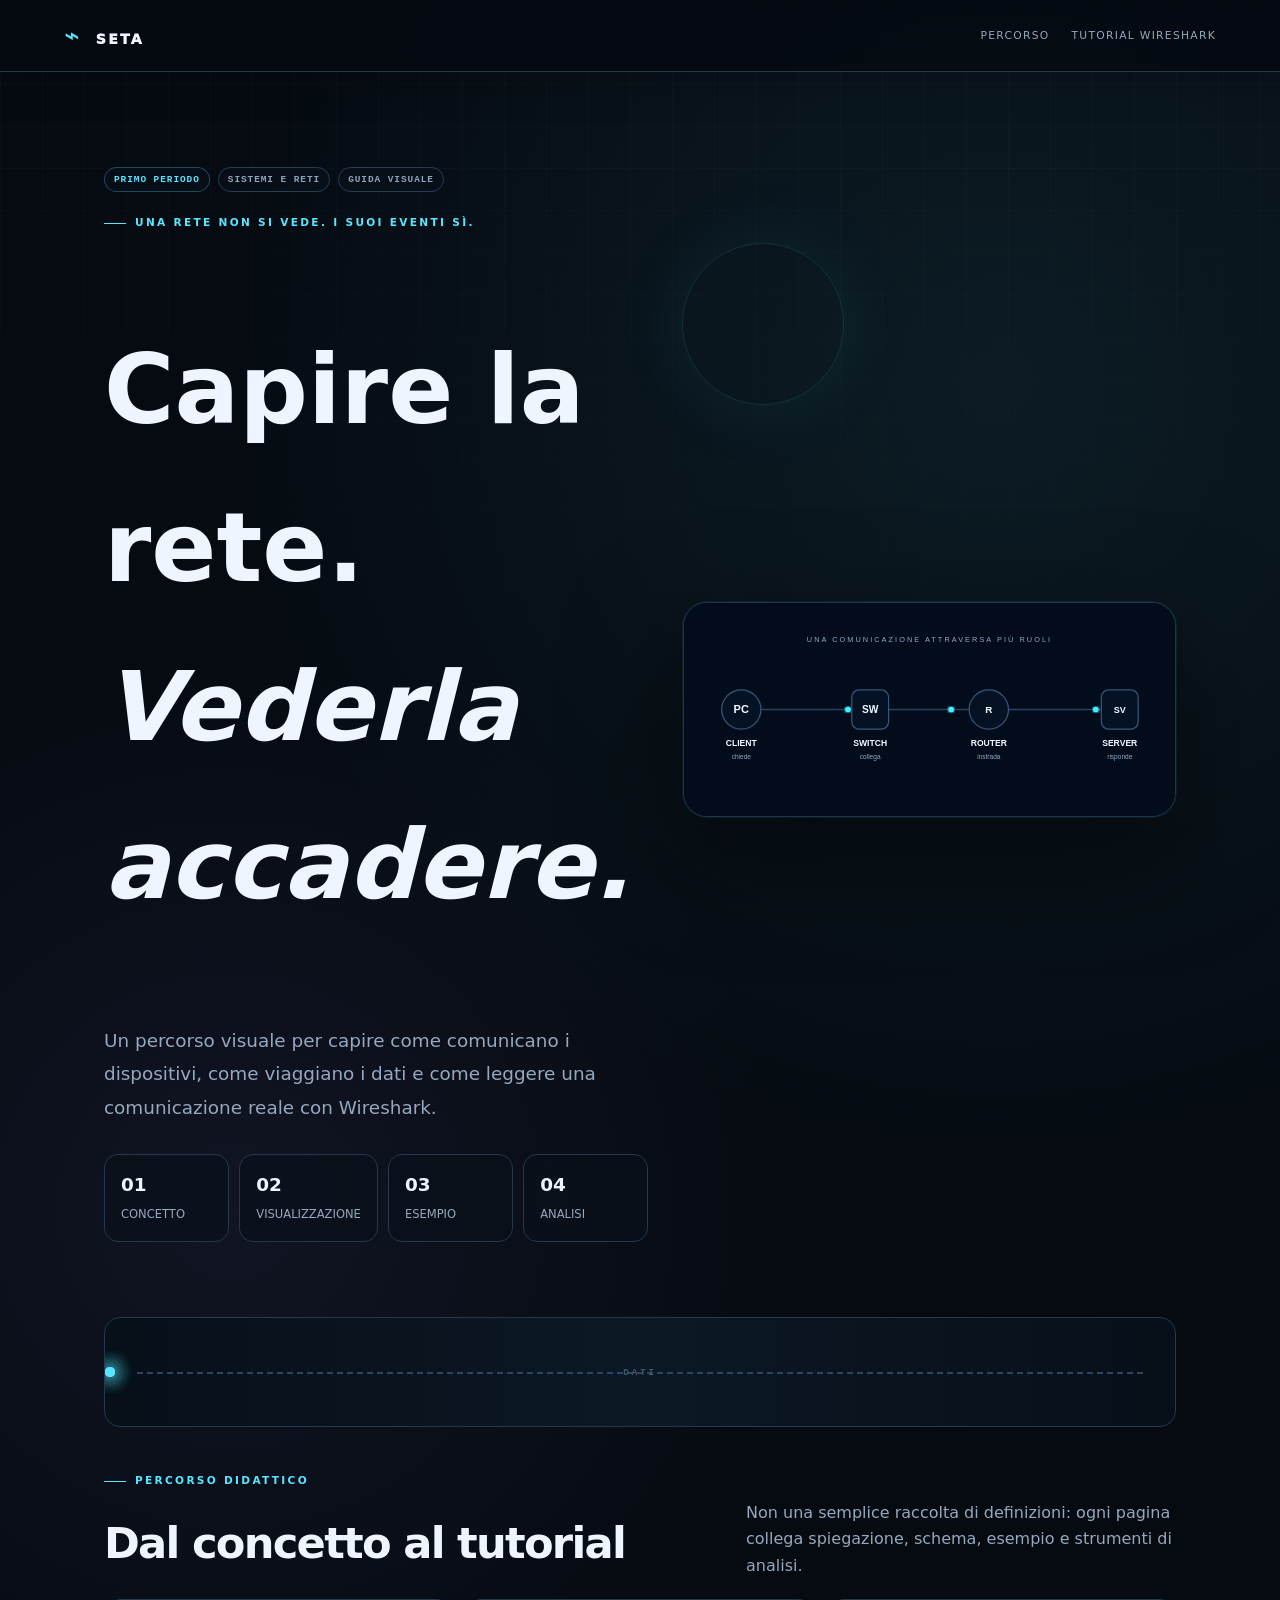
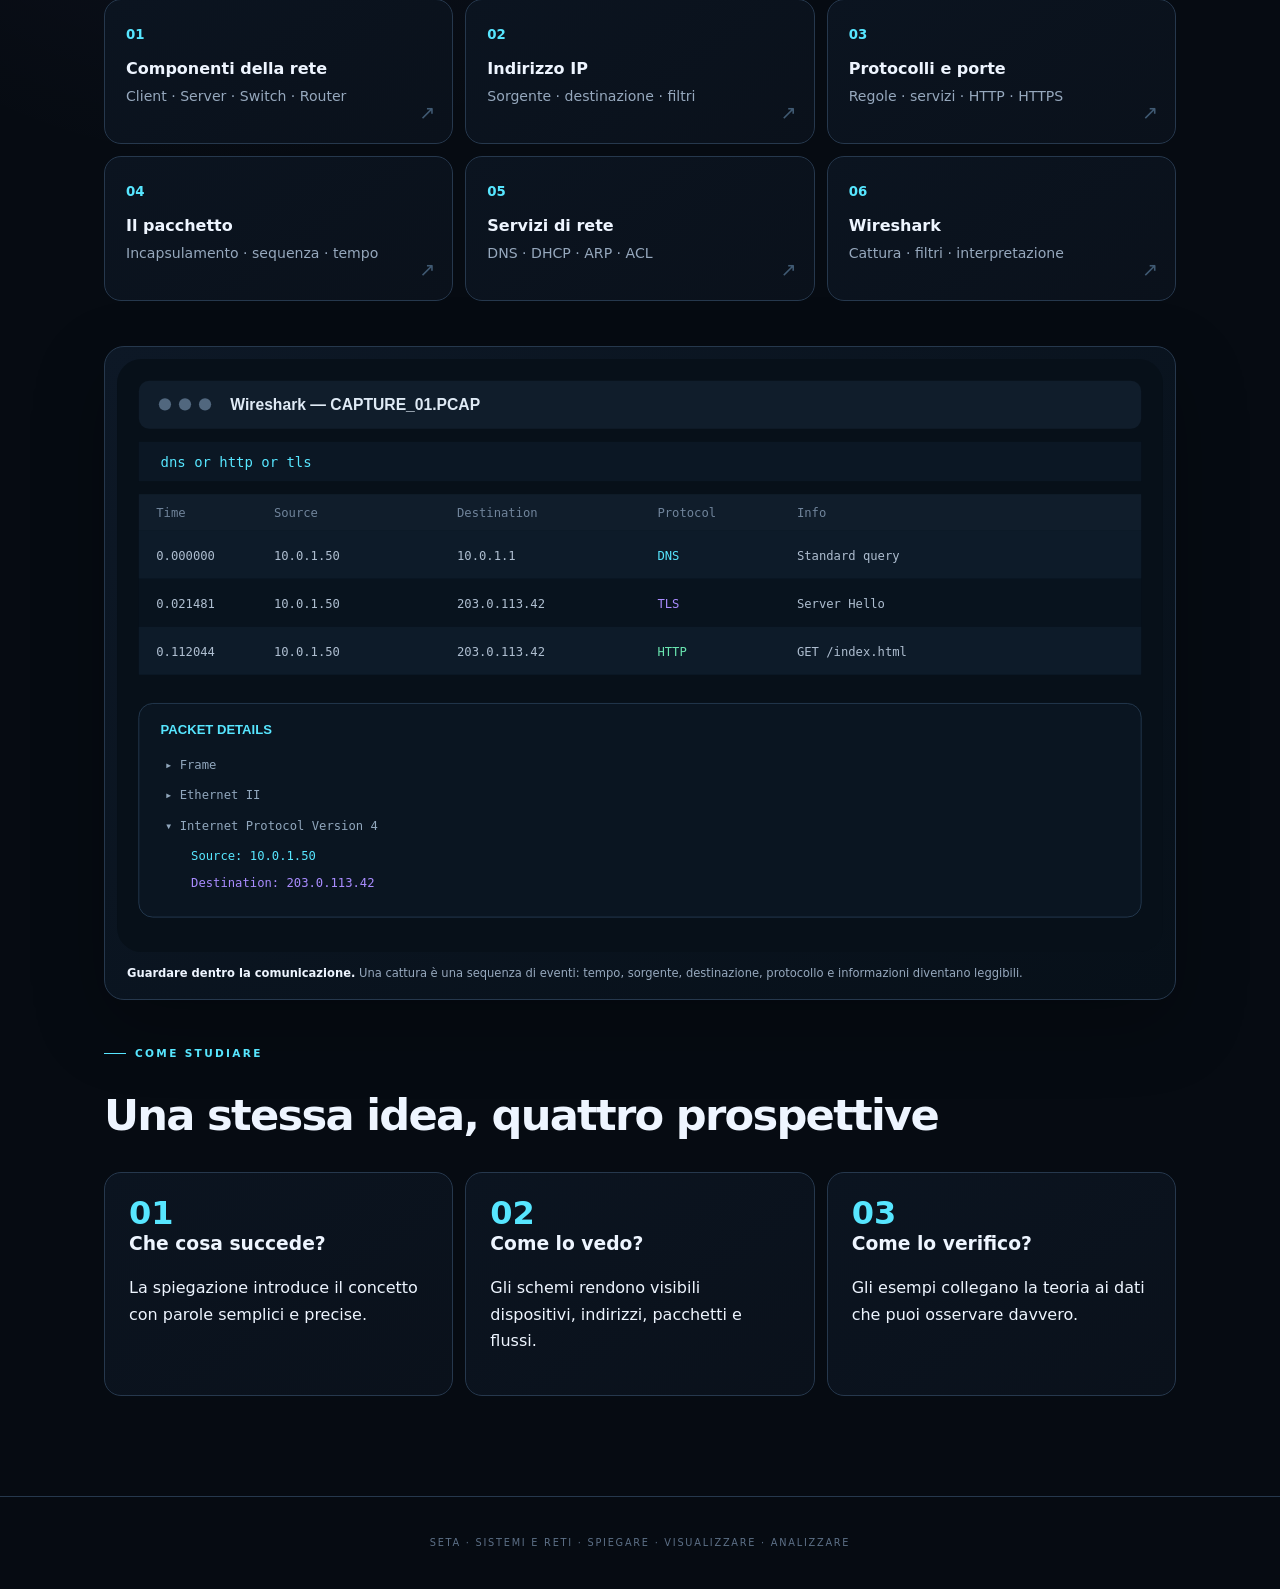
==== index.html @ d4144b0a "Add files via upload" ====
<!doctype html>
<html lang="it">
<head>
<meta charset="utf-8"><meta name="viewport" content="width=device-width,initial-scale=1">
<title>SETA · Sistemi e Reti</title>
<link rel="stylesheet" href="style.css">
</head>
<body>
<header>
  <a class="logo" href="index.html"><b>⌁</b> SETA</a>
  <nav class="nav">
    <a href="#percorso">PERCORSO</a>
    <a href="seta/primo-periodo/sistemi/wireshark/index.html">TUTORIAL WIRESHARK</a>
  </nav>
</header>

<main class="wrap">
<section class="visual-hero reveal">
  <div>
    <div class="hero-kicker"><span>PRIMO PERIODO</span><span>SISTEMI E RETI</span><span>GUIDA VISUALE</span></div>
    <div class="eyebrow">UNA RETE NON SI VEDE. I SUOI EVENTI SÌ.</div>
    <h1>Capire la rete.<br><em>Vederla accadere.</em></h1>
    <p class="lead">Un percorso visuale per capire come comunicano i dispositivi, come viaggiano i dati e come leggere una comunicazione reale con Wireshark.</p>
    <div class="premium-strip">
      <div class="premium-chip"><b>01</b><span>CONCETTO</span></div>
      <div class="premium-chip"><b>02</b><span>VISUALIZZAZIONE</span></div>
      <div class="premium-chip"><b>03</b><span>ESEMPIO</span></div>
      <div class="premium-chip"><b>04</b><span>ANALISI</span></div>
    </div>
  </div>
  <img src="assets/network-map.svg" alt="Schema animato della comunicazione tra client, switch, router e server">
</section>

<div class="packet-river reveal" aria-label="Animazione del viaggio dei dati">
  <div class="packet-dot"></div><div class="packet-dot"></div><div class="packet-dot"></div><div class="packet-dot"></div>
</div>

<section id="percorso" class="section reveal">
  <div class="section-title">
    <div><div class="eyebrow">PERCORSO DIDATTICO</div><h2>Dal concetto al tutorial</h2></div>
    <p>Non una semplice raccolta di definizioni: ogni pagina collega spiegazione, schema, esempio e strumenti di analisi.</p>
  </div>
  <div class="toc">
    <a href="seta/primo-periodo/sistemi/componenti/index.html"><small>01</small><strong>Componenti della rete</strong><span>Client · Server · Switch · Router</span></a>
    <a href="seta/primo-periodo/sistemi/ip/index.html"><small>02</small><strong>Indirizzo IP</strong><span>Sorgente · destinazione · filtri</span></a>
    <a href="seta/primo-periodo/sistemi/protocolli-porte/index.html"><small>03</small><strong>Protocolli e porte</strong><span>Regole · servizi · HTTP · HTTPS</span></a>
    <a href="seta/primo-periodo/sistemi/pacchetto/index.html"><small>04</small><strong>Il pacchetto</strong><span>Incapsulamento · sequenza · tempo</span></a>
    <a href="seta/primo-periodo/sistemi/dns-dhcp-arp-acl/index.html"><small>05</small><strong>Servizi di rete</strong><span>DNS · DHCP · ARP · ACL</span></a>
    <a href="seta/primo-periodo/sistemi/wireshark/index.html"><small>06</small><strong>Wireshark</strong><span>Cattura · filtri · interpretazione</span></a>
  </div>
</section>

<section class="section reveal">
  <div class="image-card">
    <img src="assets/wireshark-screen.svg" alt="Interfaccia illustrata di Wireshark con lista dei pacchetti e dettagli">
    <div class="caption"><b>Guardare dentro la comunicazione.</b> Una cattura è una sequenza di eventi: tempo, sorgente, destinazione, protocollo e informazioni diventano leggibili.</div>
  </div>
</section>

<section class="section reveal">
  <div class="section-title">
    <div><div class="eyebrow">COME STUDIARE</div><h2>Una stessa idea, quattro prospettive</h2></div>
  </div>
  <div class="callout-grid">
    <div class="card"><div class="stat">01</div><h3>Che cosa succede?</h3><p>La spiegazione introduce il concetto con parole semplici e precise.</p></div>
    <div class="card"><div class="stat">02</div><h3>Come lo vedo?</h3><p>Gli schemi rendono visibili dispositivi, indirizzi, pacchetti e flussi.</p></div>
    <div class="card"><div class="stat">03</div><h3>Come lo verifico?</h3><p>Gli esempi collegano la teoria ai dati che puoi osservare davvero.</p></div>
  </div>
</section>
</main>
<footer>SETA · SISTEMI E RETI · SPIEGARE · VISUALIZZARE · ANALIZZARE</footer>
<script>
const io=new IntersectionObserver(es=>es.forEach(e=>e.isIntersecting&&e.target.classList.add('visible')),{threshold:.12});
document.querySelectorAll('.reveal').forEach(x=>io.observe(x));
</script>

<script>
(function(){
  const header=document.querySelector('header');
  if(header){
    const nav=header.querySelector('.nav');
    if(nav){
      const btn=document.createElement('button');
      btn.className='mobile-menu-toggle';
      btn.setAttribute('aria-label','Apri menu');
      btn.setAttribute('aria-expanded','false');
      btn.innerHTML='☰';
      header.appendChild(btn);
      btn.addEventListener('click',()=>{
        const open=nav.classList.toggle('open');
        btn.setAttribute('aria-expanded',String(open));
        btn.innerHTML=open?'×':'☰';
      });
      nav.querySelectorAll('a').forEach(a=>a.addEventListener('click',()=>{
        nav.classList.remove('open');btn.setAttribute('aria-expanded','false');btn.innerHTML='☰';
      }));
    }
  }
  const bar=document.createElement('div');
  bar.className='mobile-progress';
  document.body.prepend(bar);
  const update=()=>{
    const h=document.documentElement;
    const max=h.scrollHeight-h.clientHeight;
    bar.style.width=(max>0?(h.scrollTop/max)*100:0)+'%';
  };
  addEventListener('scroll',update,{passive:true});
  addEventListener('resize',update);
  update();
})();
</script>


<script>
document.addEventListener('DOMContentLoaded',()=>{
  document.querySelectorAll('[data-answer-box] .choice').forEach(b=>{
    b.addEventListener('click',()=>{
      document.querySelectorAll('[data-answer-box] .choice').forEach(x=>x.classList.remove('correct','wrong'));
      const ok=b.dataset.correct==='1';
      b.classList.add(ok?'correct':'wrong');
      const f=document.querySelector('[data-answer-box] + .feedback');
      if(f) f.textContent=ok ? 'Corretto: lo switch collega i dispositivi della stessa LAN. Se invece la destinazione è in un’altra rete, serve un router.' : 'Quasi: pensa alla differenza tra collegare dispositivi nella stessa LAN e interconnettere reti diverse.';
    });
  });
  const ip=document.querySelector('[data-ip-check]');
  if(ip) ip.addEventListener('click',()=>{
    const f=document.querySelector('[data-ip-feedback]');
    if(f) f.innerHTML='<b>Risultato:</b> sì. Con /24 entrambi appartengono alla rete <code>192.168.1.0/24</code>, quindi sono nella stessa rete IP.';
  });
  document.querySelectorAll('[data-service]').forEach(b=>b.addEventListener('click',()=>{
    const answers={dns:'DNS: serve a risolvere un nome di dominio in un indirizzo IP.',dhcp:'DHCP: assegna automaticamente la configurazione di rete al client.',arp:'ARP: associa un indirizzo IPv4 locale al corrispondente indirizzo MAC.',acl:'ACL: applica regole per permettere o negare traffico.'};
    const f=document.querySelector('[data-service-feedback]'); if(f) f.textContent=answers[b.dataset.service];
  }));
});
</script>
</body></html>
---- style.css ----
:root{
 --bg:#060b12;--panel:#0b1420;--panel2:#101c2b;--panel3:#0a111b;
 --line:#26384d;--text:#eef5ff;--muted:#96a8bd;--accent:#57e6ff;--accent2:#a98cff;
 --ok:#69e5b0;--warn:#ffd46a;--danger:#ff8d9d;
}
*{box-sizing:border-box}html{scroll-behavior:smooth}body{margin:0;background:var(--bg);color:var(--text);font-family:Inter,system-ui,-apple-system,Segoe UI,sans-serif;line-height:1.65}
body:before{content:"";position:fixed;inset:0;pointer-events:none;background-image:linear-gradient(rgba(255,255,255,.022) 1px,transparent 1px),linear-gradient(90deg,rgba(255,255,255,.022) 1px,transparent 1px);background-size:42px 42px;mask-image:linear-gradient(#000,transparent 88%)}
a{color:inherit}header{height:72px;position:sticky;top:0;z-index:20;display:flex;align-items:center;padding:0 clamp(18px,5vw,72px);border-bottom:1px solid var(--line);background:rgba(6,11,18,.9);backdrop-filter:blur(18px)}
.logo{font-weight:950;letter-spacing:.16em;text-decoration:none}.logo b{color:var(--accent);font-size:1.6rem;margin-right:7px}.crumb{margin-left:35px;color:var(--muted);font-size:.65rem;letter-spacing:.12em}.nav{margin-left:auto;display:flex;gap:22px}.nav a,.backtop{font-size:.67rem;letter-spacing:.12em;color:var(--muted);text-decoration:none}.nav a:hover,.backtop:hover{color:var(--accent)}
.wrap,.page{max-width:1120px;margin:auto;padding:65px 24px 100px}.hero{max-width:850px;padding:35px 0 60px}.eyebrow{font-size:.66rem;letter-spacing:.22em;font-weight:900;color:var(--accent);margin-bottom:18px}.hero h1,.page>h1{font-size:clamp(3rem,7vw,6.2rem);line-height:.94;letter-spacing:-.06em;margin:0 0 25px}.hero h1 em,.page>h1 em{font-style:normal;background:linear-gradient(90deg,var(--accent),var(--accent2));-webkit-background-clip:text;color:transparent}.lead{font-size:1.08rem;color:var(--muted);max-width:760px;line-height:1.8}
.section{margin-top:45px}.section-title{display:flex;justify-content:space-between;gap:30px;align-items:end;margin-bottom:20px}.section-title h2{font-size:2rem;letter-spacing:-.04em;margin:0}.section-title p{max-width:430px;color:var(--muted);margin:0}
.toc{display:grid;grid-template-columns:repeat(3,1fr);gap:12px}.toc a{padding:21px;border:1px solid var(--line);border-radius:17px;background:linear-gradient(145deg,var(--panel),var(--panel3));text-decoration:none;transition:.2s}.toc a:hover{border-color:#49647f;transform:translateY(-3px)}.toc small{color:var(--accent);font-weight:900}.toc strong{display:block;margin-top:8px}.toc span{display:block;color:var(--muted);font-size:.88rem;margin-top:3px}
.definition,.tip,.warning{padding:19px 22px;border-radius:13px;margin:25px 0}.definition{border-left:3px solid var(--accent);background:rgba(87,230,255,.045)}.tip{border:1px solid #234b3c;background:rgba(105,229,176,.045);color:#b9ddce}.warning{border:1px solid #514725;background:rgba(255,212,106,.045);color:#ddd0aa}.definition strong{display:block;color:var(--accent);font-size:.67rem;letter-spacing:.15em}.definition p{margin:4px 0 0}
.back{display:inline-block;color:var(--muted);text-decoration:none;font-size:.65rem;letter-spacing:.13em;margin-bottom:48px}.back:hover{color:var(--accent)}
.lesson{display:grid;grid-template-columns:220px 1fr;gap:34px;margin:35px 0}.side{border-right:1px solid var(--line);padding-right:24px}.side b{font-size:.66rem;letter-spacing:.14em;color:var(--accent)}.side p{font-size:.88rem;color:var(--muted)}.content h2{font-size:1.6rem;margin:0 0 12px}.content h3{font-size:1.1rem;margin:28px 0 8px}.content p,.content li{color:#b8c5d4}.content li{margin:7px 0}
.card,.detail,.simulator,.concept,.step{border:1px solid var(--line);border-radius:17px;background:linear-gradient(145deg,var(--panel),var(--panel3));padding:24px}.card{margin:16px 0}.card h3{margin:0 0 7px}.compare{display:grid;grid-template-columns:1fr 1fr;gap:13px}.compare .card{margin:0}.tag{display:inline-block;padding:4px 8px;border-radius:5px;background:#17273a;color:var(--accent);font:700 .61rem ui-monospace,monospace;letter-spacing:.1em}
.flow{display:flex;align-items:center;justify-content:center;gap:10px;flex-wrap:wrap;padding:28px;border:1px solid var(--line);border-radius:18px;background:var(--panel);margin:24px 0}.device{padding:15px 19px;border:1px solid #3a526e;border-radius:12px;background:var(--panel2);text-align:center}.device b{display:block;color:var(--accent)}.arrow{color:var(--accent2);font-weight:900}
.code{background:#050c13;border:1px solid #20344b;border-radius:10px;padding:16px 18px;overflow:auto;color:#c8f4ff;font:13px/1.7 ui-monospace,SFMono-Regular,Menlo,monospace}.code .comment{color:#60768e}
.tabs{display:flex;gap:7px;flex-wrap:wrap;border-bottom:1px solid var(--line);padding-bottom:10px;margin-bottom:18px}.tab{border:1px solid var(--line);background:var(--panel);color:var(--muted);padding:9px 13px;border-radius:8px;cursor:pointer;font-size:.75rem}.tab[aria-selected=true]{color:var(--text);border-color:var(--accent);background:rgba(87,230,255,.06)}.tabpanel{display:none}.tabpanel.active{display:block}
.accordion{border:1px solid var(--line);border-radius:14px;overflow:hidden;margin:12px 0;background:var(--panel)}.accordion button{width:100%;text-align:left;border:0;background:none;color:var(--text);padding:18px 20px;font-weight:800;cursor:pointer;display:flex;justify-content:space-between}.accordion button span{color:var(--accent)}.accordion .answer{display:none;padding:0 20px 20px;color:var(--muted)}.accordion.open .answer{display:block}
.steps{display:grid;gap:12px}.step{display:grid;grid-template-columns:45px 1fr;gap:17px}.step:before{content:attr(data-n);display:grid;place-items:center;width:36px;height:36px;border-radius:50%;border:1px solid #3b5a73;color:var(--accent);font-weight:900}.step h3{margin:0 0 4px}.step p{margin:0;color:var(--muted)}
.formbox{display:flex;gap:10px;flex-wrap:wrap;align-items:center}.formbox input,.capture-filter{background:#08111b;border:1px solid #2b4057;color:var(--text);padding:12px;border-radius:9px;font:15px ui-monospace,monospace}.formbox button,.filter-list button{border:1px solid var(--line);background:var(--panel2);color:var(--text);padding:11px 14px;border-radius:9px;cursor:pointer;font:700 .7rem ui-monospace,monospace}.formbox button:hover,.filter-list button:hover{border-color:var(--accent)}
.glossary{display:grid;grid-template-columns:repeat(2,1fr);gap:12px}.glossary div{padding:20px;border:1px solid var(--line);border-radius:15px;background:var(--panel)}.glossary b{font-size:1.2rem;color:var(--accent)}.glossary p{margin:5px 0 0;color:var(--muted)}
.capture{border:1px solid #2b4057;border-radius:17px;overflow:hidden;background:#071019;margin:24px 0}.capture-top{padding:12px 14px;border-bottom:1px solid #26394f;display:flex;gap:7px;align-items:center}.capture-top i{width:7px;height:7px;border-radius:50%;background:#53677e}.capture-top b{font-size:.7rem;margin-left:7px}.capture-filter{margin-left:auto;width:min(360px,48%);padding:7px 9px;font-size:11px}.thead,.tr{display:grid;grid-template-columns:.9fr 1.2fr 1.3fr .8fr 1.8fr;padding:10px 14px;font:11px ui-monospace,monospace}.thead{color:#6d8198;font-size:9px;letter-spacing:.1em}.tr{border-top:1px solid #172738;color:#b3c2d3}.tr.active{background:rgba(87,230,255,.045);color:#d8f7ff}.empty{padding:20px;color:var(--muted)}
.filter-list{display:flex;gap:8px;flex-wrap:wrap}.filter-explain{color:var(--muted);font-size:.9rem}
footer{text-align:center;padding:38px 20px;border-top:1px solid var(--line);color:#5d7087;font-size:.61rem;letter-spacing:.18em}
@media(max-width:760px){.crumb,.nav{display:none}.wrap,.page{padding-left:18px;padding-right:18px}.toc,.compare,.glossary{grid-template-columns:1fr}.lesson{grid-template-columns:1fr;gap:12px}.side{border-right:0;border-bottom:1px solid var(--line);padding:0 0 14px}.section-title{display:block}.section-title p{margin-top:8px}.capture{overflow:auto}.thead,.tr{min-width:700px}.capture-filter{width:44%}}
@media(prefers-reduced-motion:reduce){*{scroll-behavior:auto}}

.visual-hero{display:grid;grid-template-columns:1.05fr .95fr;gap:35px;align-items:center;margin:30px 0 65px}.visual-hero img{width:100%;display:block;border:1px solid var(--line);border-radius:24px;background:#09111d;box-shadow:0 25px 80px rgba(0,0,0,.35)}
.image-card{border:1px solid var(--line);border-radius:20px;background:linear-gradient(145deg,#0d1826,#071019);padding:12px;overflow:hidden}.image-card img{display:block;width:100%;border-radius:13px}.caption{font-size:.72rem;color:var(--muted);padding:12px 10px 4px}.caption b{color:var(--text)}
.reveal{opacity:0;transform:translateY(18px);transition:opacity .7s ease,transform .7s ease}.reveal.visible{opacity:1;transform:none}
.packet-river{height:90px;position:relative;overflow:hidden;border:1px solid var(--line);border-radius:16px;background:linear-gradient(90deg,#071019,#0c1825,#071019);margin:25px 0}.packet-river:before{content:"";position:absolute;left:3%;right:3%;top:50%;border-top:2px dashed #2d4560}.packet-dot{position:absolute;top:calc(50% - 5px);width:10px;height:10px;border-radius:50%;background:var(--accent);box-shadow:0 0 18px var(--accent);animation:packetmove 4s linear infinite}.packet-dot:nth-child(2){animation-delay:1.2s}.packet-dot:nth-child(3){animation-delay:2.4s}.packet-dot:nth-child(4){animation-delay:3.2s}@keyframes packetmove{0%{left:-2%;opacity:0}10%{opacity:1}90%{opacity:1}100%{left:102%;opacity:0}}
.callout-grid{display:grid;grid-template-columns:repeat(3,1fr);gap:12px}.callout-grid .card{margin:0}.stat{font-size:2rem;font-weight:900;color:var(--accent);line-height:1}.mini-label{font-size:.63rem;color:var(--muted);letter-spacing:.13em;text-transform:uppercase;margin-top:7px}
@media(max-width:800px){.visual-hero{grid-template-columns:1fr}.callout-grid{grid-template-columns:1fr}}


/* ===== SETA v6 · PREMIUM VISUAL LAYER ===== */
body{
  background:
    radial-gradient(circle at 78% 12%,rgba(87,230,255,.08),transparent 26%),
    radial-gradient(circle at 18% 38%,rgba(169,140,255,.07),transparent 25%),
    var(--bg);
}
header{box-shadow:0 12px 40px rgba(0,0,0,.18)}
.logo{font-size:.88rem}
.visual-hero{min-height:590px;position:relative}
.visual-hero > div:first-child{position:relative;z-index:2}
.visual-hero h1{font-size:clamp(3.7rem,7.5vw,7.5rem);text-wrap:balance}
.visual-hero .lead{font-size:1.15rem}
.visual-hero img{
  filter:saturate(1.15) contrast(1.05);
  box-shadow:0 0 0 1px rgba(87,230,255,.08),0 35px 110px rgba(0,0,0,.5);
  animation:heroFloat 7s ease-in-out infinite;
}
.visual-hero:after{
  content:"";
  position:absolute;right:31%;top:7%;width:160px;height:160px;border:1px solid rgba(87,230,255,.13);
  border-radius:50%;box-shadow:0 0 80px rgba(87,230,255,.08);
  animation:orbitPulse 5s ease-in-out infinite;
}
@keyframes heroFloat{0%,100%{transform:translateY(0) rotate(.15deg)}50%{transform:translateY(-10px) rotate(-.15deg)}}
@keyframes orbitPulse{0%,100%{transform:scale(.92);opacity:.35}50%{transform:scale(1.08);opacity:.8}}
.eyebrow:before{content:"";display:inline-block;width:22px;height:1px;background:currentColor;vertical-align:middle;margin-right:9px}
.toc a{position:relative;overflow:hidden;min-height:145px}
.toc a:after{content:"↗";position:absolute;right:17px;bottom:14px;color:#405a73;font-size:1.2rem;transition:.25s}
.toc a:hover:after{color:var(--accent);transform:translate(3px,-3px)}
.toc a:hover{box-shadow:0 16px 45px rgba(0,0,0,.25),0 0 0 1px rgba(87,230,255,.08)}
.packet-river{height:110px}
.packet-river:after{
 content:"DATI";position:absolute;left:50%;top:50%;transform:translate(-50%,-50%);
 font:800 .58rem ui-monospace,monospace;letter-spacing:.3em;color:#3e5870;pointer-events:none
}
.section{scroll-margin-top:100px}
.image-card{box-shadow:0 25px 70px rgba(0,0,0,.25)}
.image-card img{transition:transform .6s ease,filter .6s ease}
.image-card:hover img{transform:scale(1.015);filter:brightness(1.08) saturate(1.08)}
.premium-strip{
  display:grid;grid-template-columns:repeat(4,1fr);gap:10px;margin:30px 0 10px
}
.premium-chip{
  border:1px solid var(--line);border-radius:14px;padding:15px 16px;background:rgba(10,17,27,.72);
  backdrop-filter:blur(10px);transition:.25s
}
.premium-chip:hover{transform:translateY(-4px);border-color:#45637f}
.premium-chip b{display:block;font-size:1.15rem}.premium-chip span{color:var(--muted);font-size:.72rem}
.hero-kicker{display:flex;gap:8px;flex-wrap:wrap;margin:0 0 22px}
.hero-kicker span{
  padding:6px 9px;border:1px solid #263d55;border-radius:999px;background:rgba(8,17,27,.75);
  color:#8ea4bb;font:700 .59rem ui-monospace,monospace;letter-spacing:.1em
}
.hero-kicker span:first-child{color:var(--accent);border-color:rgba(87,230,255,.28)}
.section-title h2{font-size:clamp(1.8rem,4vw,2.7rem)}
@media(max-width:800px){.premium-strip{grid-template-columns:repeat(2,1fr)}}
@media(max-width:520px){.premium-strip{grid-template-columns:1fr}.visual-hero{min-height:auto}}
@media(prefers-reduced-motion:reduce){
 .visual-hero img,.visual-hero:after{animation:none}
}


/* =========================================================
   SETA v7 · MOBILE-FIRST RESPONSIVE SYSTEM
   The desktop visual identity is preserved; narrow screens
   receive a dedicated reading/navigation experience.
   ========================================================= */

html { scroll-behavior:smooth; }
* { box-sizing:border-box; }
img,svg { max-width:100%; height:auto; }

.mobile-menu-toggle{
  display:none;
  appearance:none;border:1px solid var(--line);background:rgba(8,15,24,.88);
  color:var(--text);border-radius:12px;width:44px;height:44px;font-size:1.2rem;
  cursor:pointer;
}
.mobile-progress{
  position:fixed;left:0;top:0;height:3px;width:0;z-index:9999;
  background:linear-gradient(90deg,var(--accent),#a98cff);
  box-shadow:0 0 14px rgba(87,230,255,.45);
}
.mobile-back{
  display:none;
  color:var(--muted);text-decoration:none;font-size:.72rem;
  margin:10px 0 22px;
}
.tutorial-step{
  border:1px solid var(--line);border-radius:18px;padding:20px;
  background:rgba(10,17,27,.72);margin:14px 0;
}
.tutorial-step .step-number{
  display:inline-grid;place-items:center;width:30px;height:30px;border-radius:50%;
  border:1px solid #31516c;color:var(--accent);font:700 .7rem ui-monospace,monospace;
  margin-bottom:10px;
}
.code-scroll{
  overflow-x:auto;-webkit-overflow-scrolling:touch;max-width:100%;
}
.code-scroll pre{min-width:max-content;}
.table-scroll{overflow-x:auto;-webkit-overflow-scrolling:touch;max-width:100%;}
.table-scroll table{min-width:620px;}
.tap-target{min-height:44px;}

@media (max-width: 760px){
  body{overflow-x:hidden;}
  header{
    position:sticky;top:0;z-index:1000;
    padding:10px 14px;
    backdrop-filter:blur(18px);
  }
  header .nav{
    display:none;
    position:absolute;left:10px;right:10px;top:64px;
    flex-direction:column;gap:5px;padding:10px;
    background:rgba(7,13,21,.97);border:1px solid var(--line);
    border-radius:18px;box-shadow:0 25px 70px rgba(0,0,0,.5);
  }
  header .nav.open{display:flex;}
  header .nav a{
    padding:14px 13px;border-radius:11px;
    font-size:.72rem;background:rgba(255,255,255,.025);
  }
  .mobile-menu-toggle{display:block;}
  .logo{font-size:.82rem;}
  header{display:flex;align-items:center;justify-content:space-between;}

  .wrap{width:min(100% - 28px,680px);margin-inline:auto;}
  main.wrap{padding-top:22px;}

  .mobile-back{display:inline-block;}

  .visual-hero{
    display:flex;flex-direction:column;
    min-height:auto!important;gap:28px;padding-top:10px;
  }
  .visual-hero h1{
    font-size:clamp(2.55rem,13vw,4.4rem);
    line-height:.96;letter-spacing:-.055em;
  }
  .visual-hero .lead{font-size:1rem;line-height:1.62;}
  .hero-kicker{gap:6px;margin-bottom:16px;}
  .hero-kicker span{font-size:.54rem;padding:6px 8px;}
  .visual-hero:after{display:none;}
  .visual-hero img{
    width:100%;max-height:340px;object-fit:contain;
    animation:none;
  }

  .premium-strip{grid-template-columns:repeat(2,1fr);gap:8px;margin:20px 0 0;}
  .premium-chip{padding:13px 12px;border-radius:13px;}
  .premium-chip b{font-size:1rem;}
  .premium-chip span{font-size:.61rem;}

  .packet-river{height:72px;margin:18px 0;}
  .section{margin-block:48px;scroll-margin-top:82px;}
  .section-title{display:block!important;}
  .section-title h2{font-size:1.9rem;line-height:1.08;}
  .section-title p{font-size:.92rem;line-height:1.6;}

  .toc{display:grid!important;grid-template-columns:1fr!important;gap:10px!important;}
  .toc a{
    min-height:108px!important;padding:18px!important;
    display:flex;flex-direction:column;justify-content:center;
  }
  .toc a small{font-size:.62rem;}
  .toc a strong{font-size:1.08rem;}
  .toc a span{font-size:.74rem;line-height:1.4;}

  .callout-grid{grid-template-columns:1fr!important;gap:10px!important;}
  .card{padding:20px!important;}
  .image-card{border-radius:18px;overflow:hidden;}
  .image-card img{width:100%;display:block;}
  .caption{padding:15px!important;font-size:.78rem!important;line-height:1.55;}

  /* Generic content grids collapse cleanly. */
  .grid,.cards,.two-col,.three-col,.columns,.content-grid,.feature-grid{
    grid-template-columns:1fr!important;
  }
  .sidebar,.aside{position:static!important;width:auto!important;}
  .container,.content,.page,.article{
    width:100%!important;max-width:100%!important;
  }

  /* Prevent long technical strings from widening the viewport. */
  p,h1,h2,h3,h4,li,a,span,div{overflow-wrap:anywhere;}
  pre,code{font-size:.78rem;}
  pre{max-width:100%;overflow-x:auto;-webkit-overflow-scrolling:touch;}

  /* Tables remain readable by horizontal scrolling rather than shrinking. */
  table{font-size:.76rem;}
  .table-wrap, .table-scroll{overflow-x:auto;max-width:100%;}

  /* Interactive controls become finger-friendly. */
  button,.button,.btn,input,select{
    min-height:44px;
  }
  button{touch-action:manipulation;}
  input,select{max-width:100%;}

  /* SVG/diagram containers should never crop their artwork. */
  .diagram,.diagram-wrap,.visual,.visual-wrap,.svg-wrap{
    width:100%!important;overflow:hidden!important;
  }
  .diagram svg,.diagram-wrap svg,.visual svg,.visual-wrap svg,.svg-wrap svg{
    width:100%!important;height:auto!important;display:block;
  }

  footer{
    padding:28px 14px!important;
    font-size:.6rem!important;
    line-height:1.6;
    text-align:center;
  }
}

@media (max-width: 430px){
  .wrap{width:min(100% - 22px,680px);}
  main.wrap{padding-top:16px;}
  .visual-hero h1{font-size:clamp(2.45rem,14vw,3.7rem);}
  .premium-strip{grid-template-columns:1fr 1fr;}
  .section{margin-block:40px;}
  .section-title h2{font-size:1.7rem;}
  .toc a{min-height:100px!important;}
}

@media (prefers-reduced-motion:reduce){
  html{scroll-behavior:auto;}
  *,*::before,*::after{
    animation-duration:.001ms!important;
    animation-iteration-count:1!important;
    transition-duration:.001ms!important;
  }
}

/* SETA v8 */


/* ===== SETA v9 · visual learning components ===== */
.visual-learning{margin-block:56px}
.visual-grid{display:grid;grid-template-columns:1fr 1fr;gap:18px}
.visual-panel{background:rgba(9,17,27,.82);border:1px solid var(--line);border-radius:22px;overflow:hidden;transition:.3s}
.visual-panel:hover{transform:translateY(-5px);box-shadow:0 25px 60px rgba(0,0,0,.3)}
.visual-panel.wide{grid-column:1/-1}
.visual-panel img{display:block;width:100%;background:#07111c}
.visual-panel div{padding:20px}
.visual-panel b{font-size:1.25rem}.visual-panel p{color:var(--muted);line-height:1.6}
.concept-grid{display:grid;grid-template-columns:repeat(4,1fr);gap:12px;margin:20px 0}
.interactive-card{margin-top:20px;padding:25px;border:1px solid #29445b;border-radius:22px;background:linear-gradient(145deg,rgba(10,25,38,.95),rgba(12,17,30,.9));box-shadow:0 20px 60px rgba(0,0,0,.2)}
.choice-row{display:flex;flex-wrap:wrap;gap:10px;margin:18px 0}
.choice,.action-button{border:1px solid #31516a;background:#0d1d2b;color:#dcebf4;padding:13px 16px;border-radius:12px;cursor:pointer;min-height:46px;font-weight:650}
.choice:hover,.action-button:hover{border-color:var(--accent);transform:translateY(-2px)}
.choice.correct{border-color:#57e6ff;box-shadow:0 0 0 2px rgba(87,230,255,.12)}
.choice.wrong{border-color:#a98cff;opacity:.8}
.feedback{color:#91a8bb;line-height:1.55}
.service-cards{display:grid;grid-template-columns:1fr 1fr;gap:12px;margin-top:20px}
.service-cards details{background:rgba(9,17,27,.82);border:1px solid var(--line);border-radius:18px;padding:17px 18px}
.service-cards summary{cursor:pointer;list-style:none;display:flex;justify-content:space-between;gap:14px;align-items:center}
.service-cards summary::-webkit-details-marker{display:none}
.service-cards summary b{font-size:1.2rem}.service-cards summary span{color:var(--muted);font-size:.76rem;text-align:right}
.service-cards details p{color:var(--muted);line-height:1.65}
.mini-flow{padding:12px;border:1px dashed #34556c;border-radius:12px;font-family:monospace;color:#57e6ff}
code{border:1px solid #22384b;background:#0a1622;border-radius:5px;padding:1px 5px}
@media(max-width:760px){
 .visual-grid,.service-cards,.concept-grid{grid-template-columns:1fr}
 .visual-panel.wide{grid-column:auto}
 .interactive-card{padding:18px}
 .choice-row{display:grid;grid-template-columns:1fr}
 .choice,.action-button{width:100%;text-align:left}
 .service-cards summary{align-items:flex-start;flex-direction:column}
 .service-cards summary span{text-align:left}
}
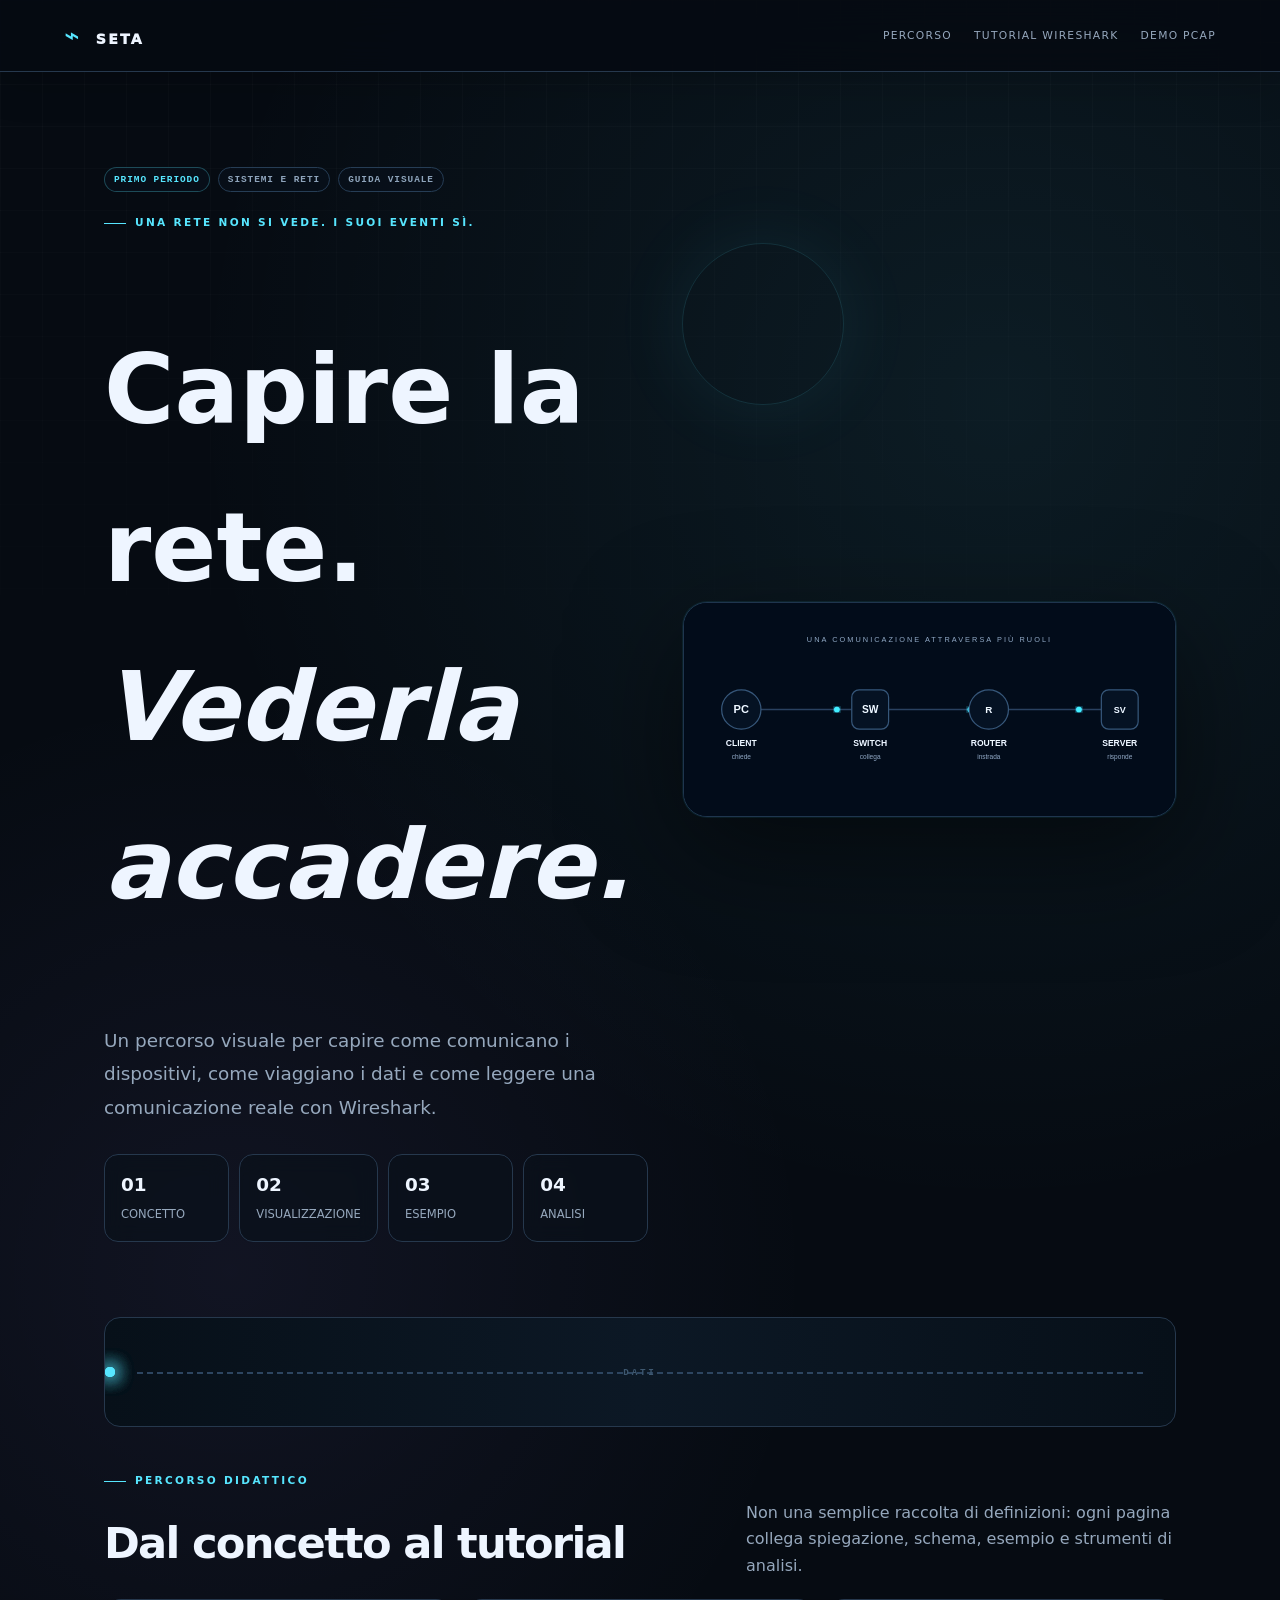
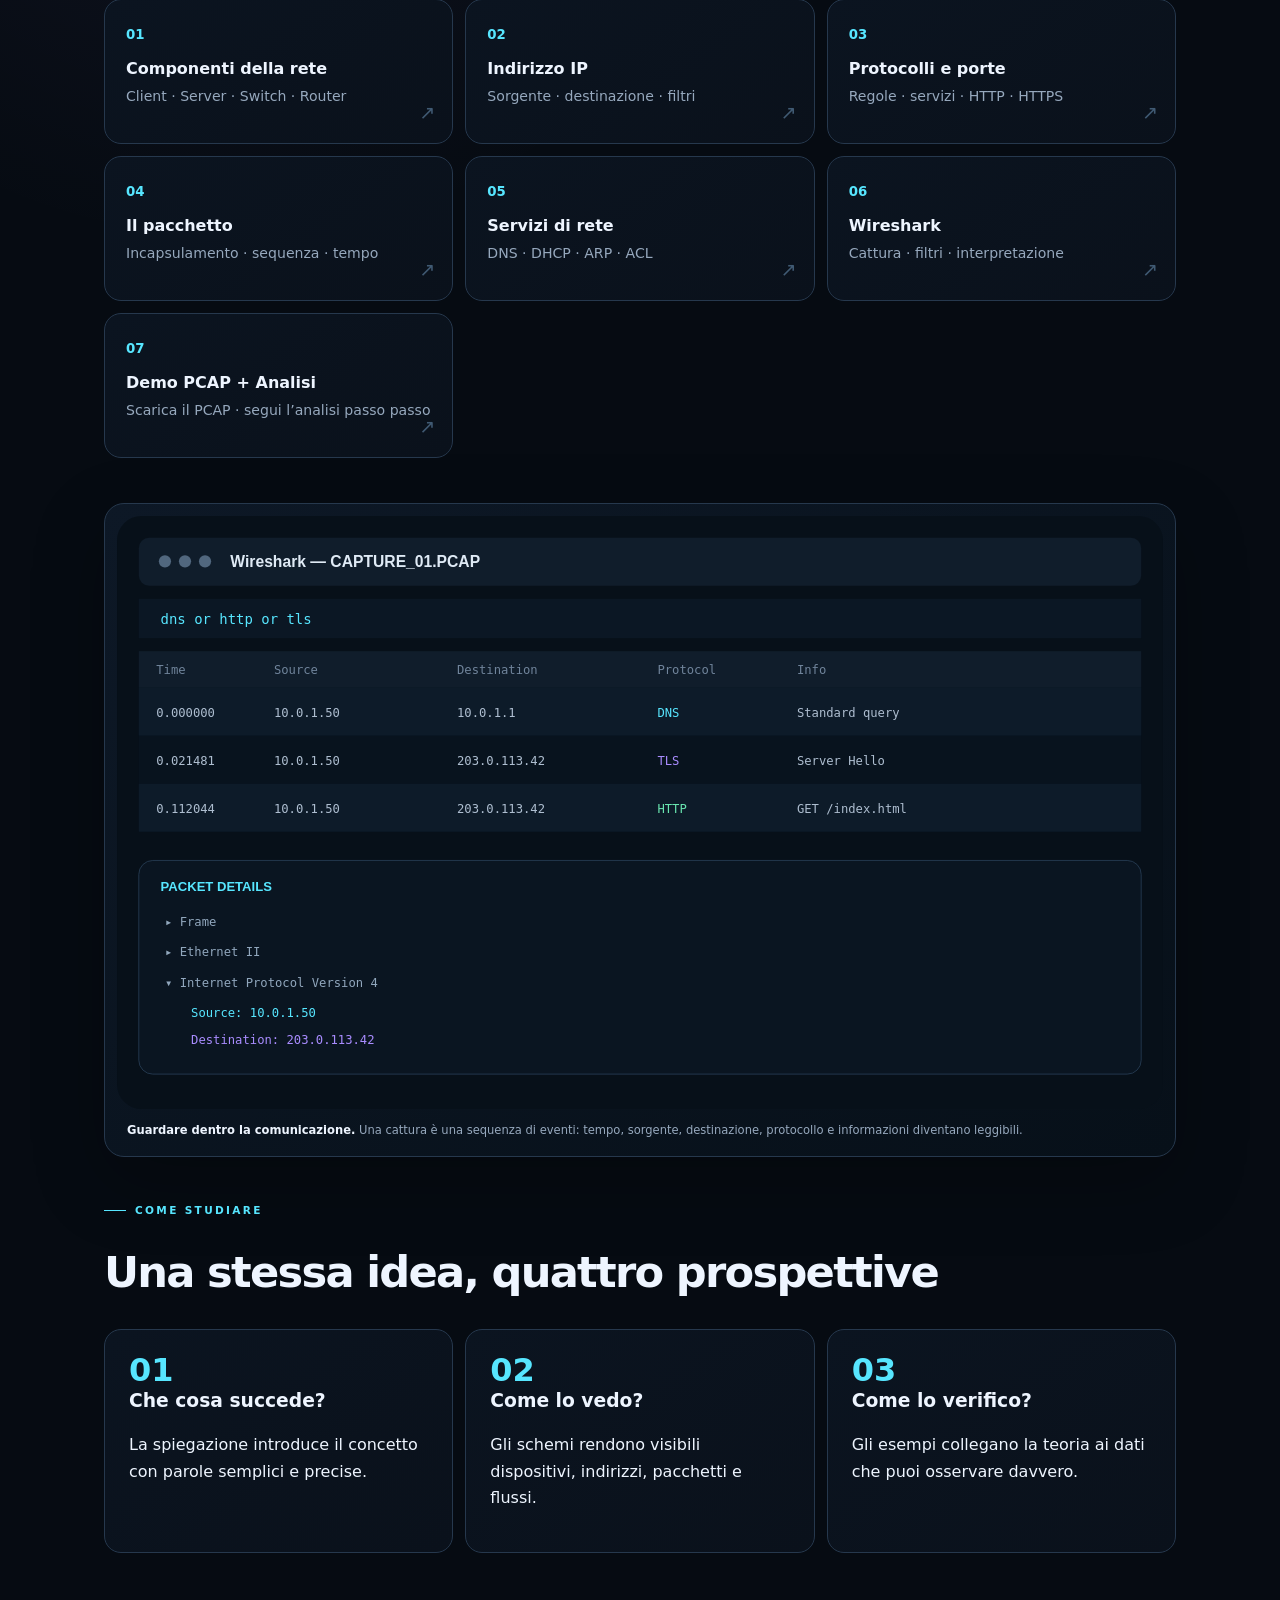
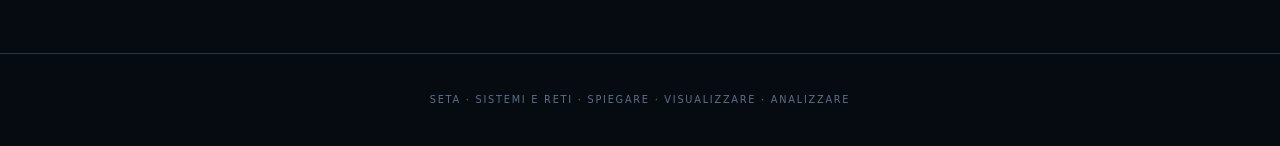
==== commit 0f822b48: "Add files via upload" ====
--- a/index.html
+++ b/index.html
@@ -10,7 +10,7 @@
   <a class="logo" href="index.html"><b>⌁</b> SETA</a>
   <nav class="nav">
     <a href="#percorso">PERCORSO</a>
-    <a href="seta/primo-periodo/sistemi/wireshark/index.html">TUTORIAL WIRESHARK</a>
+    <a href="seta/primo-periodo/sistemi/wireshark/index.html">TUTORIAL WIRESHARK</a><a href="seta/primo-periodo/sistemi/wireshark/demo/index.html">DEMO PCAP</a>
   </nav>
 </header>
 
@@ -47,6 +47,7 @@
     <a href="seta/primo-periodo/sistemi/pacchetto/index.html"><small>04</small><strong>Il pacchetto</strong><span>Incapsulamento · sequenza · tempo</span></a>
     <a href="seta/primo-periodo/sistemi/dns-dhcp-arp-acl/index.html"><small>05</small><strong>Servizi di rete</strong><span>DNS · DHCP · ARP · ACL</span></a>
     <a href="seta/primo-periodo/sistemi/wireshark/index.html"><small>06</small><strong>Wireshark</strong><span>Cattura · filtri · interpretazione</span></a>
+    <a href="seta/primo-periodo/sistemi/wireshark/demo/index.html"><small>07</small><strong>Demo PCAP + Analisi</strong><span>Scarica il PCAP · segui l’analisi passo passo</span></a>
   </div>
 </section>
 
--- a/style.css
+++ b/style.css
@@ -310,3 +310,26 @@
  .service-cards summary{align-items:flex-start;flex-direction:column}
  .service-cards summary span{text-align:left}
 }
+
+/* ===== SETA v10 · VISIBLE VISUAL CONTENT ===== */
+.visual-learning{opacity:1!important;visibility:visible!important}
+.role-layout{display:grid;grid-template-columns:.72fr 1.28fr;gap:22px;align-items:center}
+.role-copy{padding:8px 4px}
+.role-copy h2{font-size:clamp(1.8rem,3vw,2.8rem);margin:.5rem 0 1rem}
+.role-copy p{line-height:1.7;color:#c7d5df}
+.role-copy img{width:100%}
+.role-layout>img{width:100%;border:1px solid #263f56;border-radius:18px;background:#07111c;box-shadow:0 20px 55px rgba(0,0,0,.35)}
+.role-points{display:flex;flex-wrap:wrap;gap:8px;margin:18px 0}
+.role-points span{border:1px solid #29455c;background:#0b1926;border-radius:999px;padding:8px 10px;color:#8ea9bc;font:600 .68rem ui-monospace,monospace}
+.micro-note{font-size:.84rem!important;color:#8299ad!important;border-left:2px solid #31536c;padding-left:12px}
+.visual-legend{display:grid;grid-template-columns:repeat(4,1fr);gap:9px;margin:16px 0 20px}
+.visual-legend>div{display:grid;grid-template-columns:auto 1fr;column-gap:9px;align-items:center;padding:12px;border:1px solid #233b51;border-radius:14px;background:rgba(8,18,28,.75)}
+.visual-legend i{grid-row:1/3;font-style:normal;color:#57e6ff;font:700 .62rem ui-monospace,monospace}
+.visual-legend b{font-size:.72rem}.visual-legend span{font-size:.62rem;color:#71899d}
+.visual-grid img,.image-card img{display:block}
+@media(max-width:760px){
+ .role-layout{grid-template-columns:1fr;gap:16px}
+ .role-layout>img{order:-1}
+ .visual-legend{grid-template-columns:1fr 1fr}
+}
+@media(max-width:430px){.visual-legend{grid-template-columns:1fr}}
